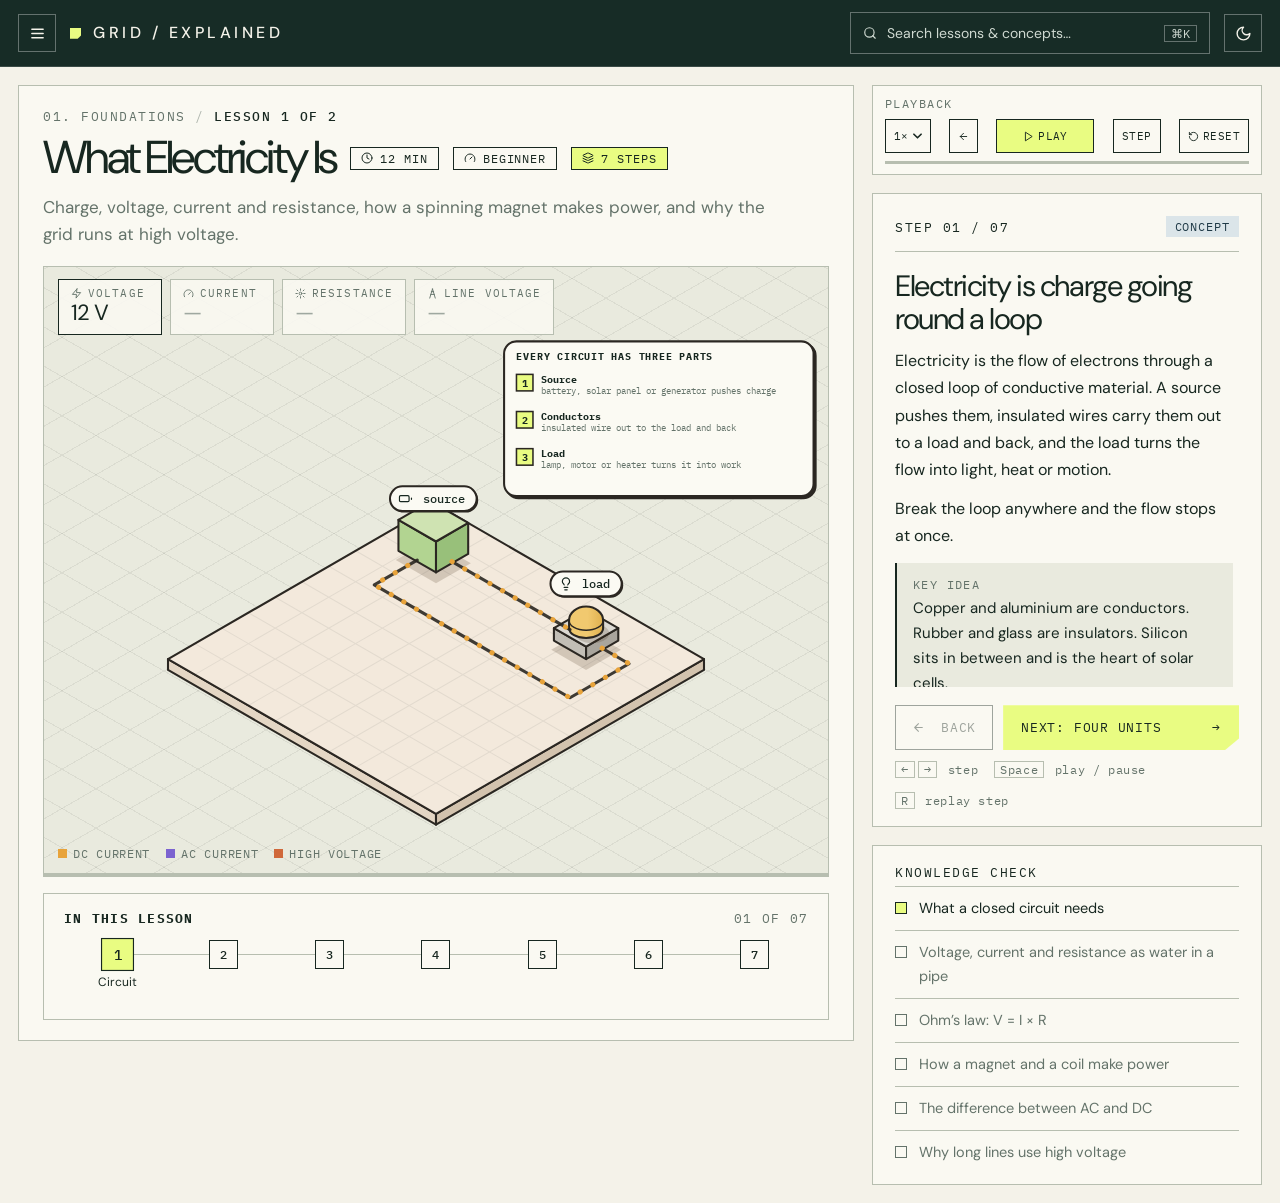
==== index.html @ 64add656 "Add files via upload" ====
<!doctype html>
<html lang="en">
<head>
<meta charset="UTF-8" />
<meta name="viewport" content="width=device-width, initial-scale=1, viewport-fit=cover, interactive-widget=resizes-content" />
<meta name="color-scheme" content="light dark" />
<title>GRID / EXPLAINED — six ways to make power, one grid to carry it</title>
<meta name="description" content="An independent, interactive explainer of how electricity is made: solar, wind, natural gas, hydro, pumped storage and nuclear, as isometric diagrams you step through." />
<meta name="theme-color" content="#172c26" />
<script>try{var t=JSON.parse(localStorage.getItem('grid-theme'))||(matchMedia('(prefers-color-scheme: dark)').matches?'dark':'light');document.documentElement.dataset.theme=t;document.querySelector('meta[name=theme-color]').content=t=='dark'?'#0d1915':'#172c26'}catch(e){}</script>
<link rel="stylesheet" href="css/app.css" />
<link rel="stylesheet" href="css/scene.css" />
</head>
<body>
<div id="app"></div>
<script type="module" src="js/main.js"></script>
</body>
</html>
---- css/app.css ----
/* Dashboard layout (top bar · stage card + stepper on the left · step card + checklist on the right),
   painted in the forest / paper / acid palette with DM Sans + IBM Plex Mono. Scene styles live in scene.css. */
@import url('https://fonts.googleapis.com/css2?family=DM+Sans:wght@400;500;600&family=IBM+Plex+Mono:wght@400;500&display=swap');
:root{
  --forest:#172c26;--bg:#f4f2e9;--card:#faf9f2;--paper:#f4f2e9;--ink:#172720;--muted:#64736a;--acid:#e9fc82;
  --line:#b7beb0;--line-strong:#b7beb0;--blue:#90acba;--tint:#e9eade;--tag:#e3e8d9;--gold:#c2a33c;
  --pill-bg:#fbfaf3;--grid-line:#17272012;--dim:saturate(.25) brightness(1.08) contrast(.8);--obj-edge:#2b2722;
  --sans:'DM Sans',Arial,sans-serif;--mono:'IBM Plex Mono',ui-monospace,monospace;color-scheme:light;
}
:root[data-theme=dark]{
  --forest:#0d1915;--bg:#16231e;--card:#1a2a24;--paper:#16231e;--ink:#eef0e2;--muted:#9fb0a5;--line:#34463d;--line-strong:#34463d;
  --tint:#1e2f28;--tag:#263a32;--pill-bg:#23352e;--grid-line:#ffffff0d;--dim:saturate(.25) brightness(.62) contrast(.85);color-scheme:dark;
}
*{box-sizing:border-box}
html{background:var(--bg)}
body{margin:0;font-family:var(--sans);color:var(--ink);background:var(--bg);font-size:15px;line-height:1.6;-webkit-font-smoothing:antialiased}
button,input{font:inherit;color:inherit}button{cursor:pointer}
a:focus-visible,button:focus-visible,input:focus-visible{outline:3px solid var(--gold);outline-offset:3px}
svg.ic{width:1em;height:1em;stroke:currentColor;fill:none;stroke-width:2;stroke-linecap:round;stroke-linejoin:round;flex:none}
code{font-family:var(--mono);font-size:.88em;background:var(--tag);padding:1px 6px}
[hidden]{display:none!important}
/* native-feel baseline */
html{-webkit-tap-highlight-color:transparent;-webkit-text-size-adjust:100%}
input,textarea,select{font-size:16px}
button,a,[role=button],.dot,.node{touch-action:manipulation}
button,[role=button],.chip,.tag,.dot,.sbx-chip,.crumb{user-select:none;-webkit-user-select:none;-webkit-touch-callout:none}
.step-body,.drawer,.modal #results{overscroll-behavior:contain}
.drawer{height:100dvh}


/* top bar: menu · brand · search · theme */
.topbar{position:sticky;top:0;z-index:20;display:flex;align-items:center;gap:14px;padding:12px 18px;background:var(--forest);color:#f4f2e9;border-bottom:1px solid #ffffff26}
.iconbtn{display:grid;place-items:center;width:38px;height:38px;border:1px solid #ffffff55;background:none;color:inherit;font-size:17px;transition:background .2s,color .2s}

.brand{display:flex;align-items:center;gap:12px;letter-spacing:.22em;font-size:16px;font-weight:500;white-space:nowrap;background:none;border:0;padding:0;color:inherit}
.brand i{display:inline-block;width:11px;height:11px;background:var(--acid);clip-path:polygon(0 0,100% 0,100% 70%,70% 100%,0 100%)}
.search{flex:1;max-width:360px;margin-left:auto;display:flex;align-items:center;gap:10px;padding:9px 12px;border:1px solid #ffffff55;background:none;color:#cfd9d1;text-align:left;font-size:14px}

.search kbd{margin-left:auto;font:12px var(--mono);border:1px solid #ffffff55;padding:0 6px;color:#cfd9d1}
.search span{overflow:hidden;white-space:nowrap;text-overflow:ellipsis}

/* layout */
.layout{display:grid;grid-template-columns:minmax(0,1fr) 390px;gap:18px;max-width:1380px;margin:0 auto;padding:18px;align-items:start}
.card{background:var(--card);border:1px solid var(--line)}
.stage-card{padding:22px 24px 20px}
.crumb{font:12.5px var(--mono);letter-spacing:.12em;text-transform:uppercase;color:var(--muted);margin-bottom:10px}
.crumb b{color:var(--ink);font-weight:500}
.titlerow{display:flex;flex-wrap:wrap;align-items:center;gap:12px 14px}
h1{margin:0;font-size:clamp(34px,3.6vw,54px);line-height:1.03;font-weight:400;letter-spacing:-.055em}
.chip{display:inline-flex;align-items:center;gap:7px;padding:3px 10px;border:1px solid var(--ink);font:12px var(--mono);letter-spacing:.08em;text-transform:uppercase}
.chip.s{background:var(--acid);color:#172720;border-color:#172720}
.tagline{margin:12px 0 18px;color:var(--muted);font-size:17px;max-width:62ch}

/* stage with stat chips overlaid on top */
.stage{position:relative;border:1px solid var(--line);overflow:hidden;
  background:repeating-linear-gradient(30deg,transparent 0 33px,var(--grid-line) 33px 34px),repeating-linear-gradient(-30deg,transparent 0 33px,var(--grid-line) 33px 34px),var(--tint)}
.stats{position:relative;z-index:2;display:flex;flex-wrap:wrap;gap:8px;padding:12px 14px 0}
.stat{display:flex;flex-direction:column;min-width:104px;padding:6px 12px 7px;border:1px solid var(--line);background:color-mix(in srgb,var(--card) 88%,transparent);transition:border-color .3s,background .3s}
.stat small{display:flex;align-items:center;gap:6px;font:11px var(--mono);letter-spacing:.1em;text-transform:uppercase;color:var(--muted)}
.stat b{font-size:22px;font-weight:400;letter-spacing:-.05em;line-height:1.2;color:var(--muted);opacity:.6;transition:color .3s,opacity .3s}
.stat.set{border-color:var(--ink)}.stat.set b{color:var(--ink);opacity:1}
.stat.pulse{animation:flash .9s}.stat.pulse b,.stat.pulse small{animation:ink .9s}
@keyframes ink{0%{color:#172720;opacity:1}}
@keyframes flash{0%{background:var(--acid)}100%{background:color-mix(in srgb,var(--card) 88%,transparent)}}
.scene{display:block;width:100%;height:auto;margin-top:-6px}
.stagefoot{display:flex;align-items:center;gap:18px;padding:2px 14px 12px;font:12px var(--mono);letter-spacing:.06em;text-transform:uppercase;color:var(--muted)}
.legend{display:flex;gap:16px;flex-wrap:wrap}.legend i{display:inline-block;width:9px;height:9px;margin-right:6px}
.ctrls{margin-left:auto;display:flex;align-items:center;gap:6px;flex-wrap:wrap;justify-content:flex-end}
.cbtn{height:34px;padding:0 12px;border:1px solid var(--ink);background:var(--card);display:inline-flex;align-items:center;gap:7px;font:12px var(--mono);letter-spacing:.08em;text-transform:uppercase;color:var(--ink)}
.cbtn.play{background:var(--acid);color:#172720;border-color:#172720;min-width:98px;justify-content:center}
.cbtn.play.on{background:var(--ink);color:var(--bg)}
.speedbox{position:relative}
.speedmenu{position:absolute;right:0;bottom:40px;z-index:12;min-width:132px;padding:6px;background:var(--bg);border:1px solid var(--ink);box-shadow:0 12px 30px #0004}
.speedmenu.down{bottom:auto;top:40px}
.speedmenu button{display:flex;align-items:center;gap:8px;width:100%;padding:8px 10px;border:0;background:none;font:12.5px var(--mono);color:var(--ink);text-align:left}
.speedmenu button i{width:14px;display:inline-grid;visibility:hidden}.speedmenu button[aria-checked=true] i{visibility:visible}
.playcard{display:flex;flex-direction:column;align-items:stretch;gap:8px;padding:10px 12px}.playcard .ctrls{width:100%;justify-content:space-between;flex-wrap:nowrap}.playcard .cbtn{padding:0 8px;gap:4px;font-size:11px;letter-spacing:.04em}.playcard .mono{font:12px var(--mono);letter-spacing:.12em;text-transform:uppercase;color:var(--muted)}.playcard .ctrls{margin-left:auto}
.stagefoot .ctrls{display:none}
.pbar{height:3px;background:var(--line)}.pbar i{display:block;height:100%;width:0;background:var(--ink)}

/* stepper card under the stage */
.stepper{margin-top:16px;padding:16px 20px 14px;border:1px solid var(--line);background:var(--card)}
.stepper-head{display:flex;justify-content:space-between;font:12.5px var(--mono);letter-spacing:.1em;text-transform:uppercase;margin-bottom:14px}
.stepper-head span{color:var(--muted)}
.dots{display:flex;align-items:flex-start}
.dot{flex:1;min-width:0;display:flex;flex-direction:column;align-items:center;gap:6px;background:none;border:0;padding:0;position:relative;font-size:12px}
.dot:before{content:"";position:absolute;top:14px;left:-50%;width:100%;height:1px;background:var(--line);z-index:0}
.dot:first-child:before{display:none}
.dot.done:before,.dot.cur:before{background:var(--ink)}
.dot i{position:relative;z-index:1;display:grid;place-items:center;width:29px;height:29px;border:1px solid var(--ink);background:var(--card);font:500 12px var(--mono);font-style:normal;transition:background .2s,transform .2s}
.dot.done i{background:var(--ink);color:var(--card)}
.dot.cur i{background:var(--acid);color:#172720;transform:scale(1.14)}

.dot span{max-width:90px;text-align:center;line-height:1.25;height:2.5em;overflow:hidden;opacity:0}
.dot.cur span{opacity:1}

/* right column */
.side{display:flex;flex-direction:column;gap:18px;position:sticky;top:76px}
.step{padding:22px 22px 18px}
.step-top{display:flex;justify-content:space-between;align-items:center;font:12.5px var(--mono);letter-spacing:.12em;text-transform:uppercase;padding-bottom:14px;border-bottom:1px solid var(--line)}
.tag{padding:3px 9px;background:var(--tag);font-size:11.5px;letter-spacing:.08em}
.tag.METHOD{background:var(--acid);color:#172720}.tag.CONCEPT{background:#dbe5e9;color:#1f3a47}.tag.NUMBERS{background:#efe3b8;color:#4d3d0c}.tag.PROBLEM,.tag.TRADE-OFF{background:#f1d9cf;color:#6e2c18}
:root[data-theme=dark] .tag.CONCEPT{background:#26414d;color:#d3e6ee}:root[data-theme=dark] .tag.NUMBERS{background:#4a3f17;color:#f1e3ad}:root[data-theme=dark] .tag.PROBLEM,:root[data-theme=dark] .tag.TRADE-OFF{background:#5a2c1d;color:#f5d6c9}
.step h2{margin:18px 0 12px;font-size:clamp(26px,2.3vw,34px);line-height:1.1;font-weight:400;letter-spacing:-.05em}
.step-body{max-height:min(44vh,340px);overflow:auto;padding-right:6px}
.step-body p{margin:0 0 12px;font-size:16px;line-height:1.7}
.callout{padding:14px 16px;border-left:2px solid var(--ink);background:var(--tint);font-size:15px;line-height:1.65;margin:14px 0 4px}
.callout.know{border-left-color:var(--blue)}.callout.warn{border-left-color:var(--gold)}
.callout small{display:block;font:11.5px var(--mono);letter-spacing:.12em;text-transform:uppercase;color:var(--muted);margin-bottom:4px}
.navrow{display:flex;gap:10px;margin-top:18px}
.btn{display:flex;align-items:center;justify-content:center;gap:16px;padding:13px 16px;border:1px solid var(--ink);background:none;font:13px var(--mono);letter-spacing:.06em;text-transform:uppercase;transition:background .2s,transform .2s}

.btn.primary{flex:1.7;justify-content:space-between;background:var(--acid);color:#172720;border:0;padding:14px 18px;clip-path:polygon(0 0,100% 0,100% 74%,94% 100%,0 100%)}

.btn:disabled{opacity:.4;cursor:default}
.hint{margin-top:12px;font:12px var(--mono);letter-spacing:.05em;color:var(--muted);display:flex;gap:16px;flex-wrap:wrap}
.hint kbd{font:inherit;border:1px solid var(--line);padding:0 5px;margin-right:3px}
.learn{padding:18px 22px 10px}
.learn h3{margin:0 0 6px;font:12.5px var(--mono);letter-spacing:.12em;text-transform:uppercase;font-weight:400}
.learn ul{margin:0;padding:0;list-style:none}
.learn li{display:flex;gap:12px;align-items:baseline;padding:10px 0;border-top:1px solid var(--line);font-size:14.5px;color:var(--muted);transition:color .2s}
.learn li i{flex:none;width:12px;height:12px;border:1px solid var(--muted);position:relative;top:1px;transition:all .25s}
.learn li.got{color:var(--ink)}.learn li.got i{background:var(--acid);border-color:var(--ink)}

/* drawer + search */
.scrim{position:fixed;inset:0;background:#0a1511a6;z-index:40;opacity:0;pointer-events:none;transition:opacity .2s}
.scrim.open{opacity:1;pointer-events:auto}
.drawer{position:fixed;top:0;bottom:0;left:0;width:340px;max-width:90vw;z-index:50;padding:22px 22px 30px;background:var(--bg);border-right:1px solid var(--ink);transform:translateX(-102%);transition:transform .25s;overflow:auto}
.drawer.open{transform:none}
.drawer .brand{margin-bottom:6px;color:var(--ink)}
.drawer h4{margin:26px 0 8px;font:12px var(--mono);letter-spacing:.14em;text-transform:uppercase;font-weight:400;color:var(--muted);padding-bottom:8px;border-bottom:1px solid var(--line)}
.lesson-link{display:flex;align-items:baseline;gap:14px;width:100%;padding:11px 8px;border:0;border-bottom:1px solid var(--line);background:none;text-align:left;transition:background .15s}

.lesson-link .n{font:12px var(--mono);color:var(--muted);width:20px;flex:none}
.lesson-link .t{font-size:18px;letter-spacing:-.03em;line-height:1.2}
.lesson-link small{display:block;color:var(--muted);font-size:13px;letter-spacing:0;margin-top:2px}
.drawer .lesson-link:not(.cur) small{display:none}
.lesson-link.cur{background:var(--acid);color:#172720}.lesson-link.cur .n,.lesson-link.cur small{color:#3a4a2a}
.lesson-link.soon{opacity:.5;cursor:default}
.modal{position:fixed;z-index:60;top:12vh;left:50%;width:min(560px,92vw);transform:translateX(-50%);padding:18px;border:1px solid var(--ink);background:var(--bg);box-shadow:0 24px 50px #0005;display:none}
.modal.open{display:block}
.modal input{width:100%;padding:12px 2px;border:0;border-bottom:1px solid var(--ink);background:transparent;font-size:20px;letter-spacing:-.03em;outline:none;margin-bottom:10px}

/* sandbox */
.sbx-weather,.sbx-presets{display:flex;flex-wrap:wrap;gap:8px}
.sbx-weather{margin-bottom:10px}
.sbx-chip{border:1px solid var(--ink);background:none;padding:6px 12px;font:12px var(--mono);letter-spacing:.06em;text-transform:uppercase}
.sbx-chip.on{background:var(--acid);color:#172720}
.sbx-chart{display:block;width:100%;height:auto;border:1px solid var(--line);background:var(--tint)}
.sbx-legend{display:flex;flex-wrap:wrap;gap:6px 16px;margin:10px 0 4px;font:11px var(--mono);letter-spacing:.06em;text-transform:uppercase;color:var(--muted)}
.sbx-legend i,.sbx-row i{display:inline-block;width:10px;height:10px;margin-right:7px;border:1px solid var(--obj-edge)}
.sbx-sliders{display:grid;grid-template-columns:1fr 1fr;gap:10px 28px;margin-top:14px;border-top:1px solid var(--line);padding-top:14px}
.sbx-row{display:grid;grid-template-columns:150px 1fr 58px;align-items:center;gap:10px;font-size:14px}
.sbx-row input{width:100%;accent-color:var(--ink)}.sbx-row output{font:12.5px var(--mono);text-align:right}
.sbx-stats{display:grid;grid-template-columns:1fr 1fr;gap:12px;margin:14px 0 6px}
.sbx-stats div{border-top:1px solid var(--line);padding-top:8px}.sbx-stats small{display:block;font:11px var(--mono);letter-spacing:.1em;text-transform:uppercase;color:var(--muted)}
.sbx-stats b{display:block;font-size:30px;font-weight:400;letter-spacing:-.05em;line-height:1.1}.sbx-stats em{font:11.5px var(--mono);font-style:normal;color:var(--muted)}
.sbx-note{font-size:14px;line-height:1.65;color:var(--muted);margin:12px 0 4px}
@media(max-width:1000px){.sbx-sliders{grid-template-columns:1fr}}
@media(max-width:1000px){
  :root{--bar:calc(67px + env(safe-area-inset-top,0px))}
  .topbar{padding:calc(12px + env(safe-area-inset-top,0px)) calc(14px + env(safe-area-inset-right,0px)) 12px calc(14px + env(safe-area-inset-left,0px))}
  /* diagram stays pinned under the bar while the step text scrolls beneath it */
  .layout{display:flex;flex-direction:column;align-items:stretch;gap:0;min-width:0;padding:12px calc(14px + env(safe-area-inset-right,0px)) 0 calc(14px + env(safe-area-inset-left,0px))}
  .stage-card{display:contents}
  .crumb,.titlerow,.tagline{order:0}
  .tagline{font-size:15px;margin:8px 0 12px}
  .stage{position:sticky;top:var(--bar);z-index:8}
  .stats{flex-wrap:nowrap;overflow-x:auto;gap:6px;padding:8px 10px 0;scrollbar-width:none;overscroll-behavior-x:contain}
  .stats::-webkit-scrollbar{display:none}
  .stat{flex:none;min-width:0;padding:4px 9px 5px}.stat small{font-size:10px}.stat b{font-size:17px}
  .scene{margin-top:-2px}
  .playcard{display:none}.stagefoot .ctrls{display:flex;flex-wrap:nowrap;gap:5px}.stagefoot .c-rst{font-size:0;gap:0;padding:0 10px}.stagefoot .c-rst svg{width:15px;height:15px}
  .stagefoot{padding:0 10px 8px;flex-wrap:wrap;gap:8px}.ctrls{width:100%;justify-content:space-between;margin-left:0}.cbtn{padding:0 10px;height:36px}.legend{font-size:10.5px}
  .stepper{margin:12px 0 0;padding:12px 14px 10px}
  .dot span,.hint{display:none}
  .side{position:static;margin-top:14px}
  .step-body{max-height:none;overflow:visible}
  body{padding-bottom:calc(86px + env(safe-area-inset-bottom,0px))}
  .step .navrow{position:fixed;left:calc(10px + env(safe-area-inset-left,0px));right:calc(10px + env(safe-area-inset-right,0px));bottom:calc(10px + env(safe-area-inset-bottom,0px));z-index:15;margin:0;padding:10px;background:var(--bg);border:1px solid var(--ink)}
  .search kbd{display:none}
  .drawer{padding-top:calc(22px + env(safe-area-inset-top,0px));padding-left:calc(22px + env(safe-area-inset-left,0px));padding-bottom:calc(30px + env(safe-area-inset-bottom,0px))}
  .sbx-sliders{grid-template-columns:1fr}.sbx-row{grid-template-columns:118px 1fr 54px}
}
/* tap a chart card to enlarge it (phones) */
.zoomwrap{position:fixed;inset:0;z-index:70;display:none;align-items:center;justify-content:center;padding:calc(16px + env(safe-area-inset-top,0px)) 14px calc(16px + env(safe-area-inset-bottom,0px));background:#0a1511d9;overscroll-behavior:contain}
.zoomwrap.open{display:flex}
.zoombox{position:relative;width:100%;max-width:560px}
.zoombox svg{display:block;width:100%;height:auto;overflow:visible}
.zoomx{position:absolute;right:-2px;top:-46px;height:36px;padding:0 14px;border:1px solid #f4f2e9;background:none;color:#f4f2e9;font:12px var(--mono);letter-spacing:.08em;text-transform:uppercase}
.zoomhint{display:none;font:11px var(--mono);letter-spacing:.06em;text-transform:uppercase;color:var(--muted)}
@media(max-width:1000px){.zoomhint{display:inline}.chartcard{cursor:zoom-in}}
}
@media(max-width:560px){.brand span{display:none}.search{max-width:none}}
@media(prefers-reduced-motion:reduce){*{transition:none!important}}

/* hover only where a precise pointer exists; touch gets :active instead */
@media (hover:hover) and (pointer:fine){
  .iconbtn:hover{background:var(--acid);color:#172720;border-color:var(--acid)}
  .search:hover{border-color:var(--acid)}
  .cbtn:not(.play):hover{background:var(--acid);color:#172720}.speedmenu button:hover{background:var(--tint)}
  .dot:hover i{background:var(--acid);color:#172720}
  .btn:hover:not(:disabled){background:var(--tint)}
  .btn.primary:hover:not(:disabled){background:#f4ffa8;transform:translateY(-2px)}
  .lesson-link:hover{background:var(--tint)}.lesson-link.soon:hover{background:none}
  .sbx-chip:hover{background:var(--tint)}
}
.iconbtn:active,.cbtn:not(.play):active{background:var(--acid);color:#172720}.speedmenu button:active{background:var(--tint)}
.btn:active:not(:disabled){transform:scale(.97);background:var(--tint)}.btn.primary:active:not(:disabled){background:#f4ffa8}
.dot:active i{background:var(--acid);color:#172720}
.lesson-link:active{background:var(--tint)}.sbx-chip:active{background:var(--acid);color:#172720}
.btn,.iconbtn,.dot,.sbx-chip,.lesson-link,.cbtn{transition:transform 120ms ease-out,background 120ms}

/* drawer accordions: outer "All lessons" holds one small accordion per group */
.acc>summary{list-style:none;cursor:pointer;display:flex;align-items:center;gap:10px;-webkit-tap-highlight-color:transparent;user-select:none}
.acc>summary::-webkit-details-marker{display:none}
.acc>summary::after{content:"";margin-left:auto;width:8px;height:8px;border-right:1.5px solid currentColor;border-bottom:1.5px solid currentColor;transform:rotate(-45deg);transition:transform .2s;flex:none}
.acc[open]>summary::after{transform:rotate(45deg)}
.acc>summary em{font:11px var(--mono);font-style:normal;color:var(--muted);border:1px solid var(--line);padding:0 6px}
.accs{margin-top:18px;border:1px solid var(--ink)}
.acc.inner{border-top:1px solid var(--line)}.acc.inner:first-child{border-top:0}
.acc.inner>summary{padding:13px 14px;font-size:16px;letter-spacing:-.02em;background:var(--tint)}
.acc.inner[open]>summary{background:var(--acid);color:#172720}.acc.inner[open]>summary em{color:#172720;border-color:#172720}
.acc.inner>summary .gn{font:11px var(--mono);color:var(--muted);letter-spacing:.06em}.acc.inner[open]>summary .gn{color:#3a4a2a}
.acc.inner>summary em{margin-left:auto}.acc.inner>summary::after{margin-left:0}
.acc.inner .lesson-link{padding:10px 14px;border-bottom:0;border-top:1px solid var(--line)}
.acc.inner .lesson-link .t{font-size:16px}

.chip.t{background:var(--forest);color:var(--acid);border-color:var(--forest)}
.bd{align-self:center;margin-left:auto;flex:none;font:9.5px var(--mono);font-style:normal;letter-spacing:.08em;background:var(--forest);color:var(--acid);padding:2px 5px}
.lesson-link.cur .bd{background:#172c26;color:#e9fc82}
.seg{display:flex;margin:14px 0 0;border:1px solid var(--ink)}
.seg button{flex:1;border:0;background:none;color:var(--ink);font:12px var(--mono);letter-spacing:.06em;text-transform:uppercase;padding:9px 0}
.seg button+button{border-left:1px solid var(--ink)}
.seg button[aria-pressed=true]{background:var(--acid);color:#172720}
---- css/scene.css ----
/* ---------- scene ---------- */
.scene .o{stroke:var(--obj-edge);stroke-width:2;stroke-linejoin:round;stroke-linecap:round}
.scene .thin{stroke:var(--obj-edge);stroke-width:1.4;fill:none;stroke-linecap:round}
.scene .ln{stroke:var(--obj-edge);stroke-width:2.2;fill:none;stroke-linecap:round;stroke-linejoin:round}
.scene .gridl{stroke:var(--grid-line);stroke-width:1;fill:none}
.scene text{font-family:var(--mono);fill:var(--ink)}
.el{transition:opacity .4s,filter .4s,transform .5s cubic-bezier(.2,.9,.3,1.25)}
.el.ghost{opacity:.5}
.el.hide{opacity:0!important;transform:translateY(-12px);pointer-events:none}
.el.dim{filter:var(--dim)}
.el.dim[data-id$=":l"]{opacity:0}
.el.flowel.hide{transform:none}
.pill rect{fill:var(--pill-bg);stroke:var(--obj-edge);stroke-width:2}
.pill .shadow{fill:var(--obj-edge);stroke:none}
.pill text{font-size:11.5px;font-weight:500;dominant-baseline:central}
.pill use{stroke:var(--ink);fill:none;stroke-width:2;stroke-linecap:round;stroke-linejoin:round}
.chartcard rect.bg{fill:var(--pill-bg);stroke:var(--obj-edge);stroke-width:2}
.chartcard text{font-size:9.5px;fill:var(--muted)}
.chartcard text.ttl{font-size:9.5px;font-weight:700;letter-spacing:.08em;fill:var(--ink)}
.chartcard .ax{stroke:var(--line-strong);stroke-width:1.2;fill:none}

/* flows */
.flow{--fc:#e8a33a}
.flow .track{fill:none;stroke:var(--obj-edge);stroke-width:3;opacity:.55;stroke-linecap:round;stroke-linejoin:round}
.flow.pipe .track{stroke-width:11;opacity:1}
.flow.pipe .fill{fill:none;stroke:var(--pipe,#cfe4f6);stroke-width:6.5;stroke-linecap:round;stroke-linejoin:round}
.flow .dash{fill:none;stroke:var(--fc);stroke-width:5;stroke-linecap:round;stroke-linejoin:round;stroke-dasharray:.1 14;opacity:0;transition:opacity .3s}
.flow.pipe .dash{stroke:#fff;stroke-width:3.5;stroke-dasharray:6 12}
.flow.on .dash{opacity:1;animation:march .8s linear infinite}
.flow.slow.on .dash{animation-duration:1.6s}.flow.fast.on .dash{animation-duration:.45s}
.flow.rev.on .dash{animation-direction:reverse}
.flow.on .track{opacity:.9}
@keyframes march{to{stroke-dashoffset:-28}}
.k-dc,.k-electric,.k-hv{--fc:#e8a33a}.k-ac{--fc:#7c63d0}.k-light{--fc:#f1b83a}.k-water{--fc:#2f86ce;--pipe:#bfdcf5}
.k-cash{--fc:#6f9a3c}.k-steam{--fc:#9aa3ad;--pipe:#e8e6e1}.k-heat{--fc:#d0683a;--pipe:#f6c9ae}.k-gas{--fc:#2a9d8f;--pipe:#c9ece6}.k-wind{--fc:#5b9bd5}
.k-light .track,.k-wind .track{opacity:0}
.k-wind.on .track,.k-light.on .track{opacity:.0}
.k-light .dash{stroke-dasharray:3 16;stroke-width:4}
.k-wind .dash{stroke-dasharray:14 22;stroke-width:3}

/* motion */
.spin{animation:spin var(--spin,6s) linear infinite;transform-origin:0 0}
.spin.slow{animation-duration:30s}
.scene.paused *{animation-play-state:paused!important}
.rev-spin{animation-direction:reverse}
@keyframes spin{to{transform:rotate(360deg)}}
.bob{animation:bob 3s ease-in-out infinite}
@keyframes bob{50%{transform:translateY(-5px)}}
.rise{animation:rise 3s ease-in infinite;transform-box:fill-box;transform-origin:center}
@keyframes rise{0%{transform:translateY(8px) scale(.6);opacity:0}25%{opacity:.9}100%{transform:translateY(-34px) scale(1.5);opacity:0}}
.flicker{animation:flicker .5s steps(2) infinite}
@keyframes flicker{50%{transform:scaleY(.86) scaleX(1.06)}}
.wave{animation:wave 3.2s ease-in-out infinite}
@keyframes wave{50%{transform:translateX(7px)}}
.glow{animation:glow 1.8s ease-in-out infinite}
@keyframes glow{50%{opacity:.35}}
.travel{animation:travel var(--t,3s) linear infinite}
@keyframes travel{to{offset-distance:100%}}
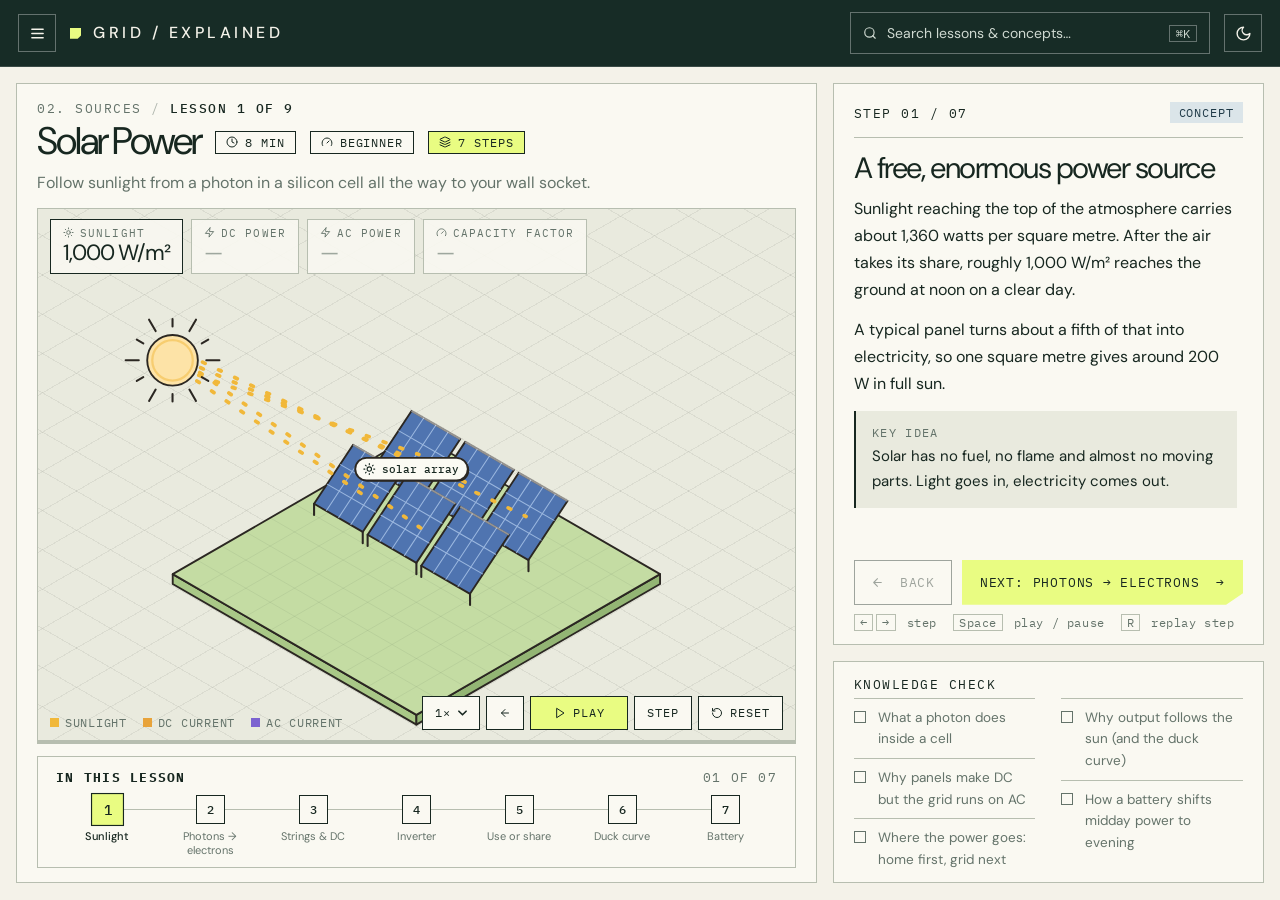
==== commit 055d6673: "Add files via upload" ====
--- a/index.html
+++ b/index.html
@@ -4,7 +4,7 @@
 <meta charset="UTF-8" />
 <meta name="viewport" content="width=device-width, initial-scale=1, viewport-fit=cover, interactive-widget=resizes-content" />
 <meta name="color-scheme" content="light dark" />
-<title>GRID / EXPLAINED — six ways to make power, one grid to carry it</title>
+<title>Grid Explained</title>
 <meta name="description" content="An independent, interactive explainer of how electricity is made: solar, wind, natural gas, hydro, pumped storage and nuclear, as isometric diagrams you step through." />
 <meta name="theme-color" content="#172c26" />
 <script>try{var t=JSON.parse(localStorage.getItem('grid-theme'))||(matchMedia('(prefers-color-scheme: dark)').matches?'dark':'light');document.documentElement.dataset.theme=t;document.querySelector('meta[name=theme-color]').content=t=='dark'?'#0d1915':'#172c26'}catch(e){}</script>
--- a/css/app.css
+++ b/css/app.css
@@ -40,7 +40,7 @@
 .search span{overflow:hidden;white-space:nowrap;text-overflow:ellipsis}
 
 /* layout */
-.layout{display:grid;grid-template-columns:minmax(0,1fr) 390px;gap:18px;max-width:1380px;margin:0 auto;padding:18px;align-items:start}
+.layout{display:grid;grid-template-columns:minmax(0,65fr) minmax(300px,35fr);gap:18px;max-width:1380px;margin:0 auto;padding:18px;align-items:start}
 .card{background:var(--card);border:1px solid var(--line)}
 .stage-card{padding:22px 24px 20px}
 .crumb{font:12.5px var(--mono);letter-spacing:.12em;text-transform:uppercase;color:var(--muted);margin-bottom:10px}
@@ -91,8 +91,8 @@
 .dot.done i{background:var(--ink);color:var(--card)}
 .dot.cur i{background:var(--acid);color:#172720;transform:scale(1.14)}
 
-.dot span{max-width:90px;text-align:center;line-height:1.25;height:2.5em;overflow:hidden;opacity:0}
-.dot.cur span{opacity:1}
+.dot span{max-width:96px;text-align:center;line-height:1.25;height:2.5em;overflow:hidden;font-size:11px;color:var(--muted)}
+.dot.cur span{color:var(--ink);font-weight:500}
 
 /* right column */
 .side{display:flex;flex-direction:column;gap:18px;position:sticky;top:76px}
@@ -157,7 +157,7 @@
 .sbx-stats b{display:block;font-size:30px;font-weight:400;letter-spacing:-.05em;line-height:1.1}.sbx-stats em{font:11.5px var(--mono);font-style:normal;color:var(--muted)}
 .sbx-note{font-size:14px;line-height:1.65;color:var(--muted);margin:12px 0 4px}
 @media(max-width:1000px){.sbx-sliders{grid-template-columns:1fr}}
-@media(max-width:1000px){
+@media(max-width:860px){
   :root{--bar:calc(67px + env(safe-area-inset-top,0px))}
   .topbar{padding:calc(12px + env(safe-area-inset-top,0px)) calc(14px + env(safe-area-inset-right,0px)) 12px calc(14px + env(safe-area-inset-left,0px))}
   /* diagram stays pinned under the bar while the step text scrolls beneath it */
@@ -173,7 +173,7 @@
   .playcard{display:none}.stagefoot .ctrls{display:flex;flex-wrap:nowrap;gap:5px}.stagefoot .c-rst{font-size:0;gap:0;padding:0 10px}.stagefoot .c-rst svg{width:15px;height:15px}
   .stagefoot{padding:0 10px 8px;flex-wrap:wrap;gap:8px}.ctrls{width:100%;justify-content:space-between;margin-left:0}.cbtn{padding:0 10px;height:36px}.legend{font-size:10.5px}
   .stepper{margin:12px 0 0;padding:12px 14px 10px}
-  .dot span,.hint{display:none}
+  .hint{display:none}
   .side{position:static;margin-top:14px}
   .step-body{max-height:none;overflow:visible}
   body{padding-bottom:calc(86px + env(safe-area-inset-bottom,0px))}
@@ -233,3 +233,55 @@
 .seg button{flex:1;border:0;background:none;color:var(--ink);font:12px var(--mono);letter-spacing:.06em;text-transform:uppercase;padding:9px 0}
 .seg button+button{border-left:1px solid var(--ink)}
 .seg button[aria-pressed=true]{background:var(--acid);color:#172720}
+
+@media(max-width:700px){.dot span{display:none}}   /* phones: numbers only, titles would not fit */
+
+/* Desktop "fit" layout: the lesson fills the window height. Diagram on the left with stats, legend and playback controls laid over it,
+   stepper under it; step card and Knowledge Check on the right. Phones (≤ 860 px) keep the stacked layout above. */
+@media(min-width:861px){
+  .layout.fit{height:calc(100dvh - 68px);min-height:640px;max-width:1800px;padding:16px;gap:16px;align-items:stretch}
+  .layout.fit .stage-card{display:flex;flex-direction:column;min-height:0;min-width:0;padding:16px 20px 14px}
+  .layout.fit .crumb{margin-bottom:6px}
+  .layout.fit h1{font-size:clamp(30px,3vw,46px)}
+  .layout.fit .tagline{margin:8px 0 12px;font-size:16px}
+  .layout.fit .stage{flex:1;min-height:0;display:flex;flex-direction:column}
+  .layout.fit .stats{flex:none;padding:10px 12px 0}
+  .layout.fit .scene{flex:1 1 0;min-height:0;width:100%;height:100%;margin:0}
+  .layout.fit .stagefoot{position:absolute;left:0;right:0;bottom:3px;z-index:3;padding:0 12px 10px;pointer-events:none;align-items:flex-end}
+  .layout.fit .stagefoot > *{pointer-events:auto}
+  .layout.fit .stagefoot .ctrls{display:flex;flex-wrap:nowrap;margin-left:auto}
+  .layout.fit .zoomhint{display:none}
+  .layout.fit .stage > .pbar{position:absolute;left:0;right:0;bottom:0;z-index:4}
+  .layout.fit .stepper{flex:none;margin-top:12px;padding:12px 18px 10px}
+  .layout.fit .stepper-head{margin-bottom:10px}
+  .layout.fit .side{position:static;height:100%;min-height:0;min-width:0;gap:16px}
+  .layout.fit .playcard{display:none}
+  .layout.fit .step{flex:1;min-height:0;display:flex;flex-direction:column;padding:18px 20px 14px}
+  .layout.fit .step h2{margin:14px 0 10px}
+  .layout.fit .step-body{flex:1;min-height:0;max-height:none}
+  .layout.fit .navrow{margin-top:14px}
+  .layout.fit .hint{margin-top:10px}
+  .layout.fit .learn{flex:none;padding:14px 20px 4px}
+  .layout.fit .learn ul{columns:2;column-gap:26px}
+  .layout.fit .learn li{break-inside:avoid;padding:8px 0;font-size:13.5px}
+}
+
+/* fit layout: smaller windows. Keep a sensible minimum height (the page scrolls below it) and give the long Knowledge Check its own scroll. */
+@media(min-width:861px){
+  .layout.fit{min-height:640px}
+  .layout.fit .step{min-height:280px}
+  .layout.fit .learn{flex:0 1 auto;max-height:34%;overflow:auto}
+}
+@media(min-width:861px) and (max-height:860px){
+  .layout.fit .tagline{display:none}
+  .layout.fit .stat{min-width:0;padding:3px 10px 4px}.layout.fit .stat b{font-size:18px}
+  .layout.fit .learn li{padding:6px 0;font-size:13px}
+  .layout.fit .step h2{font-size:clamp(22px,2vw,28px);margin:10px 0 8px}
+  .layout.fit .step-body p{font-size:15px;margin-bottom:10px}
+}
+@media(min-width:861px) and (max-width:1200px){
+  .layout.fit .stats{flex-wrap:nowrap;overflow-x:auto;scrollbar-width:none}
+  .layout.fit .stats::-webkit-scrollbar{display:none}
+  .layout.fit .stat{flex:none}
+  .layout.fit .learn ul{columns:1}
+}
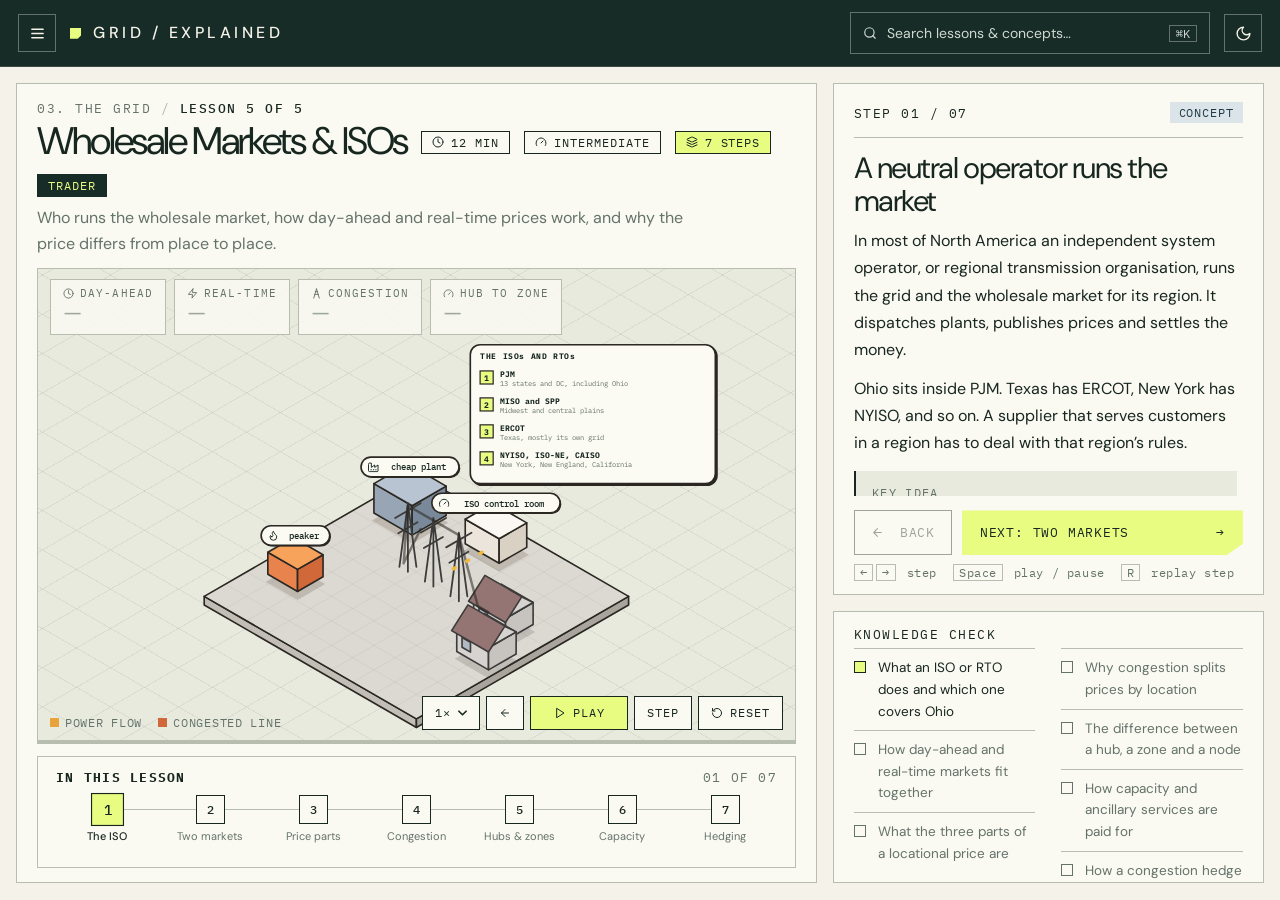
==== commit 0abba50f: "Fix PJM cap claim, remove leaked game-plan text, retarget front door" ====
--- a/index.html
+++ b/index.html
@@ -5,7 +5,7 @@
 <meta name="viewport" content="width=device-width, initial-scale=1, viewport-fit=cover, interactive-widget=resizes-content" />
 <meta name="color-scheme" content="light dark" />
 <title>Grid Explained</title>
-<meta name="description" content="An independent, interactive explainer of how electricity is made: solar, wind, natural gas, hydro, pumped storage and nuclear, as isometric diagrams you step through." />
+<meta name="description" content="Interactive lessons for energy developers and power traders: wholesale prices and congestion, capacity auctions, LCOE and project finance, plus how each generation source works. Figures are illustrative; not investment advice." />
 <meta name="theme-color" content="#172c26" />
 <script>try{var t=JSON.parse(localStorage.getItem('grid-theme'))||(matchMedia('(prefers-color-scheme: dark)').matches?'dark':'light');document.documentElement.dataset.theme=t;document.querySelector('meta[name=theme-color]').content=t=='dark'?'#0d1915':'#172c26'}catch(e){}</script>
 <link rel="stylesheet" href="css/app.css" />
